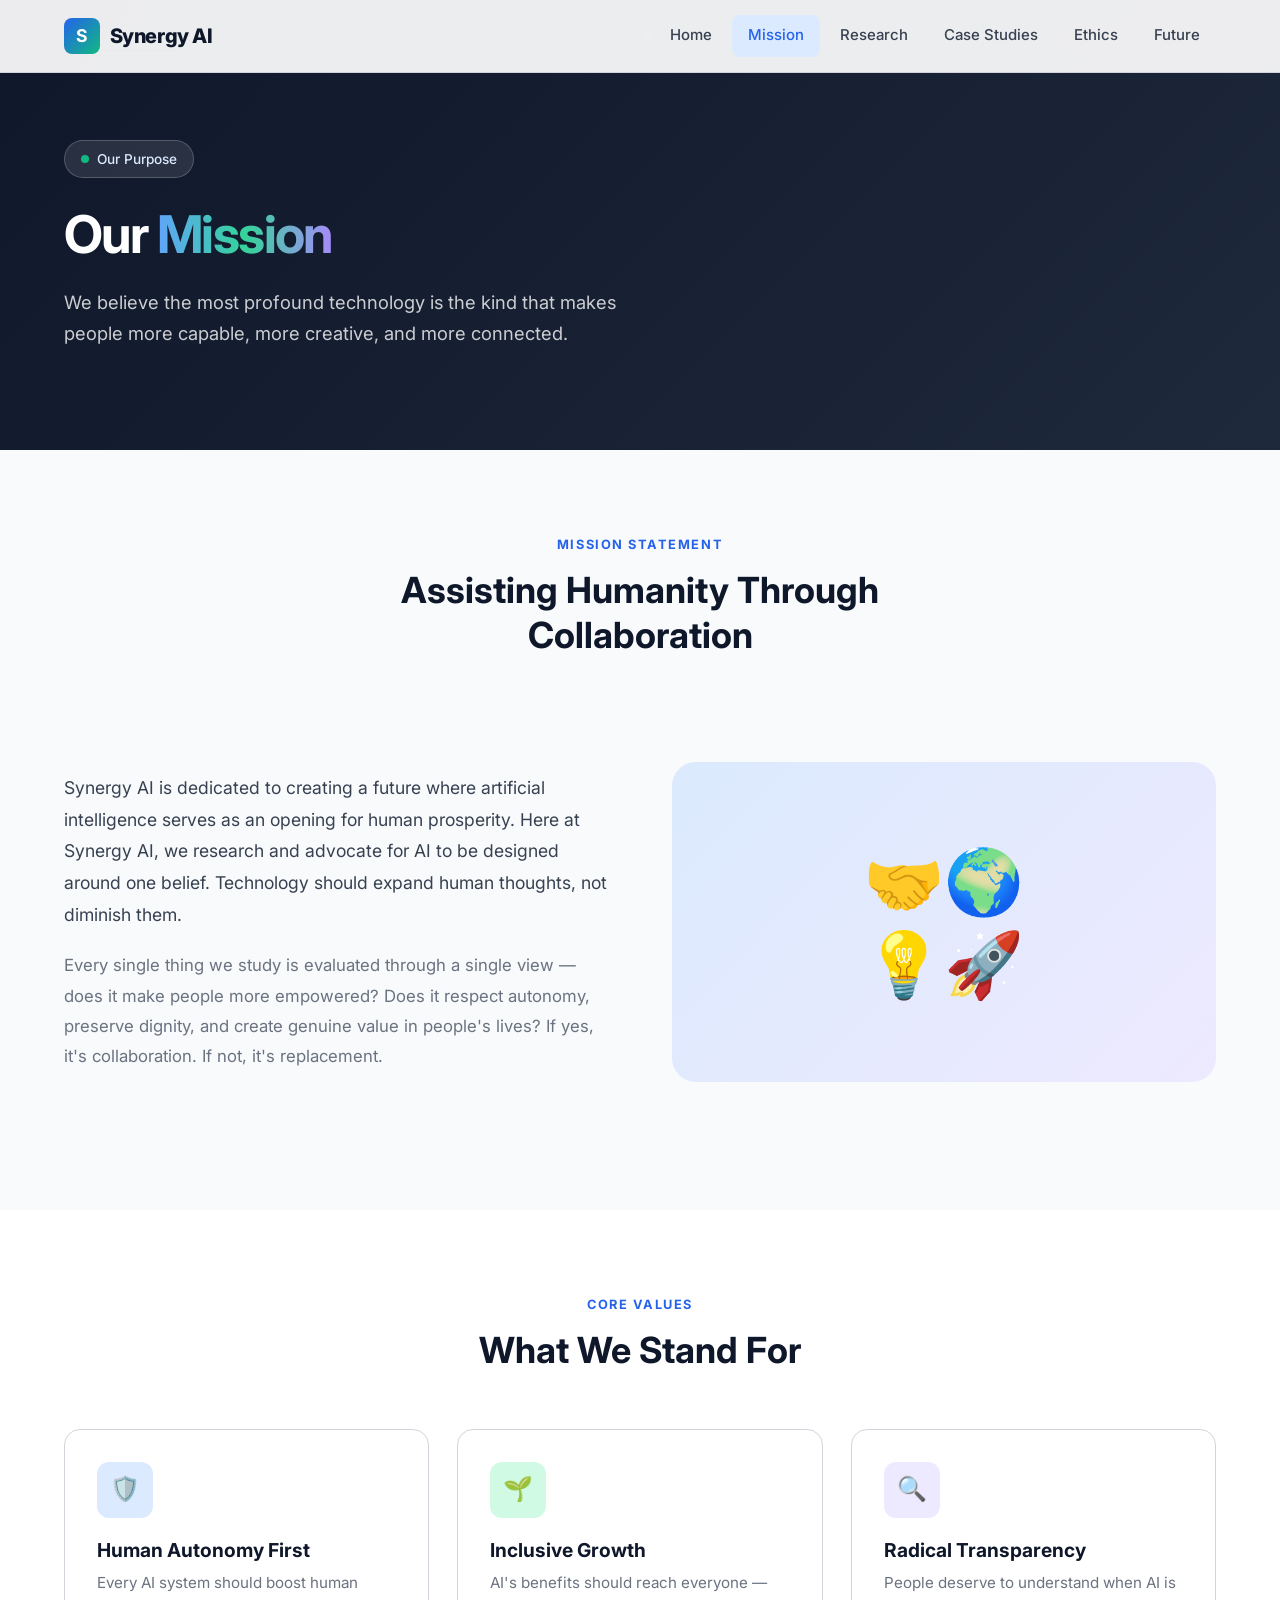
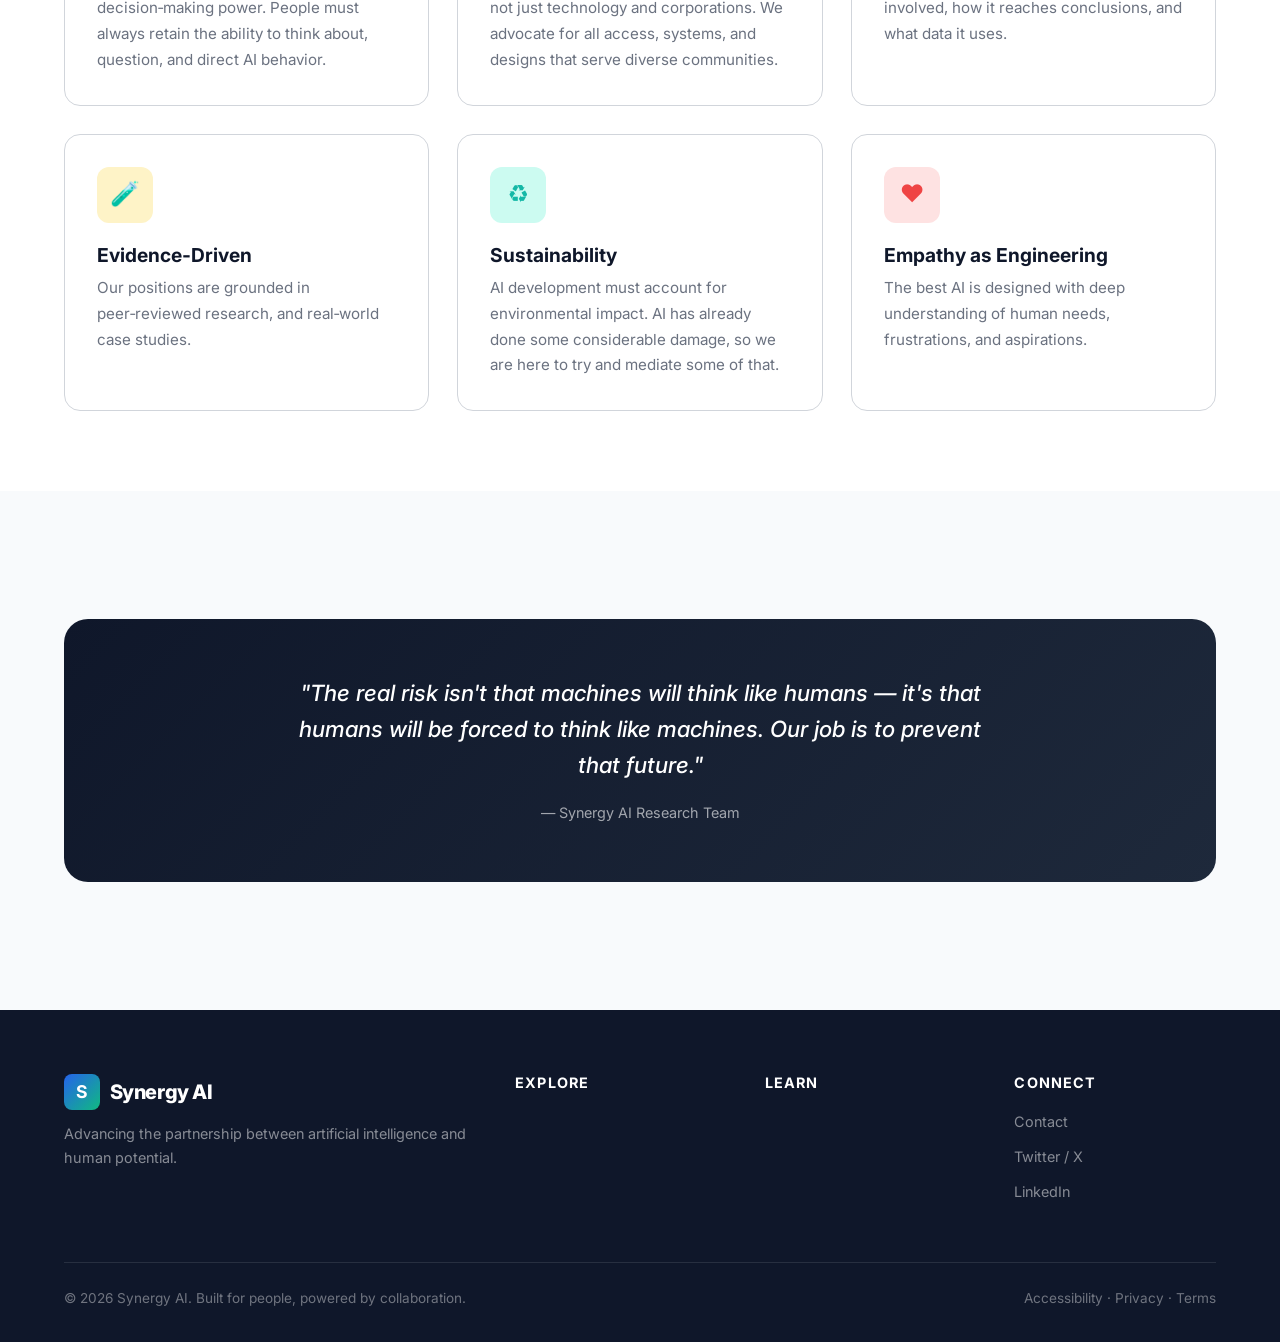
==== mission.html @ cef678c0 "Add files via upload" ====
<!DOCTYPE html>
<html lang="en">
<head>
  <meta charset="UTF-8">
  <meta name="viewport" content="width=device-width, initial-scale=1.0">
  <meta name="description" content="Our mission: ensure artificial intelligence serves as a partner to humanity — amplifying what makes us uniquely human.">
  <title>Our Mission — Synergy AI</title>
  <link rel="preconnect" href="https://fonts.googleapis.com">
  <link rel="preconnect" href="https://fonts.gstatic.com" crossorigin>
  <link href="https://fonts.googleapis.com/css2?family=Inter:wght@400;500;600;700;800;900&display=swap" rel="stylesheet">
  <link rel="stylesheet" href="styles.css">
</head>
<body>

  <a href="#main" class="skip-link">Skip to main content</a>

  <!-- HEADER -->
  <header class="site-header" role="banner">
    <div class="nav-wrapper">
      <a href="index.html" class="logo" aria-label="Synergy AI Home">
        <span class="logo-icon" aria-hidden="true">S</span>
        <span>Synergy AI</span>
      </a>
      <nav aria-label="Main navigation">
        <button class="nav-toggle" aria-label="Open menu" aria-expanded="false">
          <svg viewBox="0 0 24 24" fill="none" stroke="currentColor" stroke-width="2" stroke-linecap="round"><line x1="3" y1="6" x2="21" y2="6"/><line x1="3" y1="12" x2="21" y2="12"/><line x1="3" y1="18" x2="21" y2="18"/></svg>
        </button>
        <ul class="nav-links" role="menubar">
          <button class="nav-close" aria-label="Close menu">
            <svg viewBox="0 0 24 24" fill="none" stroke="currentColor" stroke-width="2" stroke-linecap="round"><line x1="18" y1="6" x2="6" y2="18"/><line x1="6" y1="6" x2="18" y2="18"/></svg>
          </button>
          <li role="none"><a href="index.html" role="menuitem">Home</a></li>
          <li role="none"><a href="mission.html" role="menuitem" class="active">Mission</a></li>
          <li role="none"><a href="research.html" role="menuitem">Research</a></li>
          <li role="none"><a href="case-studies.html" role="menuitem">Case Studies</a></li>
          <li role="none"><a href="ethics.html" role="menuitem">Ethics</a></li>
          <li role="none"><a href="future.html" role="menuitem">Future</a></li>
        </ul>
      </nav>
    </div>
  </header>

  <!-- HERO -->
  <section class="hero hero-page" aria-labelledby="mission-hero">
    <div class="container">
      <div class="hero-content">
        <div class="hero-badge"><span class="dot" aria-hidden="true"></span> Our Purpose</div>
        <h1 id="mission-hero">Our <span class="gradient-text">Mission</span></h1>
        <p>We believe the most profound technology is the kind that makes people more capable, more creative, and more connected. </p>
      </div>
    </div>
  </section>

  <!-- MAIN -->
  <main id="main">

    <!-- Mission Statement -->
    <section class="section" aria-labelledby="ms-heading">
      <div class="container">
        <div class="section-header reveal">
          <span class="overline">Mission Statement</span>
          <h2 id="ms-heading">Assisting Humanity Through Collaboration</h2>
        </div>

        <div class="feature-split reveal">
          <div>
            <p style="font-size:1.1rem; color:var(--clr-gray-700); line-height:1.8;">
 Synergy AI is dedicated to creating a future where artificial intelligence serves as an opening for human prosperity. Here at Synergy AI, we research and advocate for AI to be designed around one belief. Technology should expand human thoughts, not diminish them.


            </p>
            <p style="font-size:1.05rem; color:var(--clr-gray-500); line-height:1.8; margin-top:1.25rem;">
              Every single thing we study is evaluated through a single view — does it make people more empowered? Does it respect autonomy, preserve dignity, and create genuine value in people's lives? If yes, it's collaboration. If not, it's replacement.
            </p>
          </div>
          <div class="feature-visual" aria-hidden="true">
            <div class="feature-visual-inner">🤝🌍<br>💡🚀</div>
          </div>
        </div>
      </div>
    </section>

    <!-- Core Values -->
    <section class="section section-alt" aria-labelledby="values-heading">
      <div class="container">
        <div class="section-header reveal">
          <span class="overline">Core Values</span>
          <h2 id="values-heading">What We Stand For</h2>
          <p></p>
        </div>

        <div class="card-grid">
          <article class="card reveal">
            <div class="card-icon blue" aria-hidden="true">🛡️</div>
            <h3>Human Autonomy First</h3>
            <p>Every AI system should boost human decision‑making power. People must always retain the ability to think about, question, and direct AI behavior.</p>
          </article>

          <article class="card reveal">
            <div class="card-icon green" aria-hidden="true">🌱</div>
            <h3>Inclusive Growth</h3>
            <p>AI's benefits should reach everyone — not just technology and corporations. We advocate for all access, systems, and designs that serve diverse communities.</p>
          </article>

          <article class="card reveal">
            <div class="card-icon purple" aria-hidden="true">🔍</div>
            <h3>Radical Transparency</h3>
            <p>People deserve to understand when AI is involved, how it reaches conclusions, and what data it uses.</p>
          </article>

          <article class="card reveal">
            <div class="card-icon amber" aria-hidden="true">🧪</div>
            <h3>Evidence‑Driven</h3>
            <p>Our positions are grounded in peer‑reviewed research, and real‑world case studies.</p>
          </article>

          <article class="card reveal">
            <div class="card-icon teal" aria-hidden="true">♻️</div>
            <h3>Sustainability</h3>
            <p>AI development must account for environmental impact. AI has already done some considerable damage, so we are here to try and mediate some of that.</p>
          </article>

          <article class="card reveal">
            <div class="card-icon red" aria-hidden="true">❤️</div>
            <h3>Empathy as Engineering</h3>
            <p>The best AI is designed with deep understanding of human needs, frustrations, and aspirations.</p>
          </article>
        </div>
      </div>
    </section>

    

  

    <!-- Quote -->
    <section class="section" aria-label="Inspirational quote">
      <div class="container">
        <div class="callout reveal">
          <blockquote>"The real risk isn't that machines will think like humans — it's that humans will be forced to think like machines. Our job is to prevent that future."</blockquote>
          <cite>— Synergy AI Research Team</cite>
        </div>
      </div>
    </section>

  </main>

  <!-- FOOTER -->
  <footer class="site-footer" role="contentinfo">
    <div class="container">
      <div class="footer-grid">
        <div class="footer-brand">
          <a href="index.html" class="logo" style="color:#fff;">
            <span class="logo-icon" aria-hidden="true">S</span>
            <span>Synergy AI</span>
          </a>
          <p>Advancing the partnership between artificial intelligence and human potential.</p>
        </div>
        <div class="footer-col">
          <h4>Explore</h4>
          <ul>
            <li><a href="mission.html"></a></li>
            <li><a href="research.html"></a></li>
            <li><a href="case-studies.html"></a></li>
          </ul>
        </div>
        <div class="footer-col">
          <h4>Learn</h4>
          <ul>
            <li><a href="ethics.html"></a></li>
            <li><a href="future.html"></a></li>
          </ul>
        </div>
        <div class="footer-col">
          <h4>Connect</h4>
          <ul>
            <li><a href="#">Contact</a></li>
            <li><a href="#">Twitter / X</a></li>
            <li><a href="#">LinkedIn</a></li>
          </ul>
        </div>
      </div>
      <div class="footer-bottom">
        <span>&copy; 2026 Synergy AI. Built for people, powered by collaboration.</span>
        <span>Accessibility · Privacy · Terms</span>
      </div>
    </div>
  </footer>

  <script src="script.js"></script>
</body>
</html>
---- styles.css ----
/* ============================================
   AI‑Human Collaboration — Global Stylesheet
   ============================================ */

/* --- CSS Custom Properties --- */
:root {
  --clr-primary: #2563eb;
  --clr-primary-dark: #1d4ed8;
  --clr-primary-light: #dbeafe;
  --clr-secondary: #10b981;
  --clr-secondary-dark: #059669;
  --clr-accent: #f59e0b;
  --clr-accent-light: #fef3c7;
  --clr-dark: #0f172a;
  --clr-dark-mid: #1e293b;
  --clr-gray-900: #111827;
  --clr-gray-700: #374151;
  --clr-gray-500: #6b7280;
  --clr-gray-300: #d1d5db;
  --clr-gray-100: #f3f4f6;
  --clr-white: #ffffff;
  --clr-bg: #f8fafc;
  --clr-danger: #ef4444;
  --clr-purple: #8b5cf6;
  --clr-teal: #14b8a6;
  --font-display: 'Inter', system-ui, -apple-system, sans-serif;
  --font-body: 'Inter', system-ui, -apple-system, sans-serif;
  --font-mono: 'Fira Code', 'Cascadia Code', monospace;
  --shadow-sm: 0 1px 2px rgba(0,0,0,.05);
  --shadow-md: 0 4px 6px -1px rgba(0,0,0,.07), 0 2px 4px -2px rgba(0,0,0,.05);
  --shadow-lg: 0 10px 15px -3px rgba(0,0,0,.08), 0 4px 6px -4px rgba(0,0,0,.04);
  --shadow-xl: 0 20px 25px -5px rgba(0,0,0,.1), 0 8px 10px -6px rgba(0,0,0,.05);
  --radius-sm: .375rem;
  --radius-md: .5rem;
  --radius-lg: .75rem;
  --radius-xl: 1rem;
  --radius-2xl: 1.5rem;
  --transition: .3s cubic-bezier(.4,0,.2,1);
  --max-w: 1200px;
}

/* --- Reset & Base --- */
*, *::before, *::after { box-sizing: border-box; margin: 0; padding: 0; }

html {
  scroll-behavior: smooth;
  font-size: 16px;
  -webkit-text-size-adjust: 100%;
}

body {
  font-family: var(--font-body);
  color: var(--clr-gray-700);
  background: var(--clr-bg);
  line-height: 1.7;
  overflow-x: hidden;
  -webkit-font-smoothing: antialiased;
}

img, svg { display: block; max-width: 100%; height: auto; }

a {
  color: var(--clr-primary);
  text-decoration: none;
  transition: color var(--transition);
}
a:hover { color: var(--clr-primary-dark); }

h1, h2, h3, h4, h5, h6 {
  font-family: var(--font-display);
  color: var(--clr-dark);
  line-height: 1.25;
  font-weight: 700;
}

h1 { font-size: clamp(2rem, 5vw, 3.25rem); }
h2 { font-size: clamp(1.5rem, 4vw, 2.25rem); }
h3 { font-size: clamp(1.2rem, 3vw, 1.5rem); }

p + p { margin-top: 1rem; }

/* --- Accessibility --- */
.skip-link {
  position: absolute;
  top: -100%;
  left: 1rem;
  background: var(--clr-primary);
  color: var(--clr-white);
  padding: .75rem 1.5rem;
  border-radius: var(--radius-md);
  z-index: 10000;
  font-weight: 600;
  transition: top var(--transition);
}
.skip-link:focus {
  top: 1rem;
}

*:focus-visible {
  outline: 3px solid var(--clr-primary);
  outline-offset: 2px;
  border-radius: 2px;
}

.sr-only {
  position: absolute; width: 1px; height: 1px;
  padding: 0; margin: -1px; overflow: hidden;
  clip: rect(0,0,0,0); white-space: nowrap; border: 0;
}

/* --- Container --- */
.container {
  width: 100%;
  max-width: var(--max-w);
  margin: 0 auto;
  padding: 0 1.5rem;
}

/* --- Header & Nav --- */
.site-header {
  position: fixed;
  top: 0; left: 0; right: 0;
  background: rgba(255,255,255,.92);
  backdrop-filter: blur(12px);
  -webkit-backdrop-filter: blur(12px);
  border-bottom: 1px solid var(--clr-gray-300);
  z-index: 1000;
  transition: box-shadow var(--transition);
}
.site-header.scrolled {
  box-shadow: var(--shadow-md);
}

.nav-wrapper {
  display: flex;
  align-items: center;
  justify-content: space-between;
  height: 72px;
  max-width: var(--max-w);
  margin: 0 auto;
  padding: 0 1.5rem;
}

.logo {
  display: flex;
  align-items: center;
  gap: .6rem;
  font-weight: 800;
  font-size: 1.25rem;
  color: var(--clr-dark);
  text-decoration: none;
  letter-spacing: -.02em;
}
.logo .logo-icon {
  width: 36px; height: 36px;
  background: linear-gradient(135deg, var(--clr-primary), var(--clr-secondary));
  border-radius: var(--radius-md);
  display: flex; align-items: center; justify-content: center;
  color: var(--clr-white);
  font-size: 1.1rem;
  font-weight: 700;
}

.nav-links {
  display: flex;
  align-items: center;
  gap: .25rem;
  list-style: none;
}
.nav-links a {
  display: block;
  padding: .5rem 1rem;
  color: var(--clr-gray-700);
  font-weight: 500;
  font-size: .935rem;
  border-radius: var(--radius-md);
  transition: background var(--transition), color var(--transition);
}
.nav-links a:hover,
.nav-links a.active {
  background: var(--clr-primary-light);
  color: var(--clr-primary);
}

/* Mobile menu */
.nav-toggle {
  display: none;
  background: none;
  border: none;
  cursor: pointer;
  padding: .5rem;
  color: var(--clr-dark);
}
.nav-toggle svg { width: 28px; height: 28px; }

@media (max-width: 900px) {
  .nav-toggle { display: flex; }
  .nav-links {
    position: fixed;
    inset: 0;
    background: var(--clr-white);
    flex-direction: column;
    align-items: center;
    justify-content: center;
    gap: .5rem;
    transform: translateX(100%);
    transition: transform .4s cubic-bezier(.4,0,.2,1);
    z-index: 999;
  }
  .nav-links.open { transform: translateX(0); }
  .nav-links a { font-size: 1.25rem; padding: .75rem 2rem; }
  .nav-close {
    position: absolute; top: 1.25rem; right: 1.25rem;
    background: none; border: none; cursor: pointer;
    color: var(--clr-dark); padding: .5rem;
  }
  .nav-close svg { width: 28px; height: 28px; }
}

/* --- Hero Sections --- */
.hero {
  position: relative;
  min-height: 85vh;
  display: flex;
  align-items: center;
  padding: 8rem 0 5rem;
  overflow: hidden;
}

.hero-home {
  background: linear-gradient(135deg, #0f172a 0%, #1e3a5f 40%, #1a365d 100%);
  color: var(--clr-white);
}

.hero-page {
  min-height: 50vh;
  background: linear-gradient(135deg, var(--clr-dark) 0%, var(--clr-dark-mid) 100%);
  color: var(--clr-white);
  padding: 8rem 0 3.5rem;
}

.hero-particles {
  position: absolute;
  inset: 0;
  overflow: hidden;
  pointer-events: none;
}
.hero-particles .particle {
  position: absolute;
  border-radius: 50%;
  opacity: .15;
  animation: float-particle linear infinite;
}
@keyframes float-particle {
  0% { transform: translateY(100vh) scale(0); opacity: 0; }
  10% { opacity: .15; }
  90% { opacity: .15; }
  100% { transform: translateY(-10vh) scale(1); opacity: 0; }
}

.hero-content {
  position: relative;
  z-index: 2;
  max-width: 720px;
}

.hero-badge {
  display: inline-flex;
  align-items: center;
  gap: .5rem;
  background: rgba(255,255,255,.1);
  border: 1px solid rgba(255,255,255,.2);
  padding: .4rem 1rem;
  border-radius: 100px;
  font-size: .85rem;
  font-weight: 500;
  margin-bottom: 1.5rem;
  color: var(--clr-primary-light);
}
.hero-badge .dot {
  width: 8px; height: 8px;
  background: var(--clr-secondary);
  border-radius: 50%;
  animation: pulse-dot 2s ease-in-out infinite;
}
@keyframes pulse-dot {
  0%, 100% { opacity: 1; transform: scale(1); }
  50% { opacity: .5; transform: scale(1.3); }
}

.hero h1 {
  color: var(--clr-white);
  margin-bottom: 1.25rem;
  letter-spacing: -.03em;
}
.hero h1 .gradient-text {
  background: linear-gradient(90deg, #60a5fa, #34d399, #a78bfa);
  -webkit-background-clip: text;
  -webkit-text-fill-color: transparent;
  background-clip: text;
}

.hero p {
  font-size: 1.15rem;
  color: rgba(255,255,255,.78);
  max-width: 580px;
  margin-bottom: 2rem;
}

.hero-actions {
  display: flex;
  gap: 1rem;
  flex-wrap: wrap;
}

.hero-visual {
  position: absolute;
  right: -5%;
  top: 50%;
  transform: translateY(-50%);
  width: 500px;
  height: 500px;
  opacity: .15;
  z-index: 1;
}
.hero-ring {
  position: absolute;
  border: 2px solid rgba(255,255,255,.3);
  border-radius: 50%;
  animation: spin-slow linear infinite;
}
.hero-ring:nth-child(1) { inset: 0; animation-duration: 20s; }
.hero-ring:nth-child(2) { inset: 60px; animation-duration: 15s; animation-direction: reverse; }
.hero-ring:nth-child(3) { inset: 120px; animation-duration: 25s; }
.hero-ring-dot {
  position: absolute;
  width: 10px; height: 10px;
  background: var(--clr-primary);
  border-radius: 50%;
  top: -5px; left: 50%;
}
@keyframes spin-slow { 100% { transform: rotate(360deg); } }

/* --- Buttons --- */
.btn {
  display: inline-flex;
  align-items: center;
  gap: .5rem;
  padding: .75rem 1.75rem;
  font-size: .95rem;
  font-weight: 600;
  font-family: var(--font-body);
  border: none;
  border-radius: var(--radius-lg);
  cursor: pointer;
  transition: all var(--transition);
  text-decoration: none;
  line-height: 1.4;
}
.btn-primary {
  background: var(--clr-primary);
  color: var(--clr-white);
  box-shadow: 0 4px 14px rgba(37,99,235,.35);
}
.btn-primary:hover {
  background: var(--clr-primary-dark);
  transform: translateY(-2px);
  box-shadow: 0 6px 20px rgba(37,99,235,.4);
  color: var(--clr-white);
}
.btn-outline {
  background: transparent;
  color: var(--clr-white);
  border: 2px solid rgba(255,255,255,.3);
}
.btn-outline:hover {
  background: rgba(255,255,255,.1);
  border-color: rgba(255,255,255,.5);
  color: var(--clr-white);
}
.btn-secondary {
  background: var(--clr-white);
  color: var(--clr-primary);
  border: 2px solid var(--clr-gray-300);
}
.btn-secondary:hover {
  border-color: var(--clr-primary);
  transform: translateY(-2px);
}

/* --- Sections --- */
.section {
  padding: 5rem 0;
}
.section-alt {
  background: var(--clr-white);
}
.section-header {
  text-align: center;
  max-width: 680px;
  margin: 0 auto 3.5rem;
}
.section-header .overline {
  display: inline-block;
  font-size: .8rem;
  font-weight: 700;
  text-transform: uppercase;
  letter-spacing: .12em;
  color: var(--clr-primary);
  margin-bottom: .75rem;
}
.section-header h2 {
  margin-bottom: 1rem;
}
.section-header p {
  color: var(--clr-gray-500);
  font-size: 1.05rem;
}

/* --- Cards --- */
.card-grid {
  display: grid;
  grid-template-columns: repeat(auto-fit, minmax(320px, 1fr));
  gap: 1.75rem;
}

.card {
  background: var(--clr-white);
  border-radius: var(--radius-xl);
  padding: 2rem;
  border: 1px solid var(--clr-gray-300);
  transition: all var(--transition);
  position: relative;
  overflow: hidden;
}
.card:hover {
  transform: translateY(-4px);
  box-shadow: var(--shadow-lg);
  border-color: var(--clr-primary-light);
}

.card-icon {
  width: 56px; height: 56px;
  border-radius: var(--radius-lg);
  display: flex;
  align-items: center;
  justify-content: center;
  font-size: 1.5rem;
  margin-bottom: 1.25rem;
  font-weight: 700;
}
.card-icon.blue { background: var(--clr-primary-light); color: var(--clr-primary); }
.card-icon.green { background: #d1fae5; color: var(--clr-secondary-dark); }
.card-icon.amber { background: var(--clr-accent-light); color: #d97706; }
.card-icon.purple { background: #ede9fe; color: var(--clr-purple); }
.card-icon.teal { background: #ccfbf1; color: var(--clr-teal); }
.card-icon.red { background: #fee2e2; color: var(--clr-danger); }

.card h3 { margin-bottom: .5rem; font-size: 1.2rem; }
.card p { color: var(--clr-gray-500); font-size: .95rem; }

.card-tag {
  display: inline-block;
  padding: .2rem .65rem;
  border-radius: 100px;
  font-size: .75rem;
  font-weight: 600;
  margin-bottom: .75rem;
}

/* --- Stats --- */
.stats-bar {
  display: grid;
  grid-template-columns: repeat(auto-fit, minmax(200px, 1fr));
  gap: 2rem;
  padding: 3rem 0;
}
.stat-item {
  text-align: center;
}
.stat-number {
  font-size: 2.75rem;
  font-weight: 800;
  color: var(--clr-primary);
  line-height: 1.1;
  letter-spacing: -.03em;
}
.stat-label {
  font-size: .9rem;
  color: var(--clr-gray-500);
  margin-top: .25rem;
}

/* --- Timeline --- */
.timeline {
  position: relative;
  padding: 2rem 0;
}
.timeline::before {
  content: '';
  position: absolute;
  left: 24px;
  top: 0; bottom: 0;
  width: 3px;
  background: linear-gradient(to bottom, var(--clr-primary), var(--clr-secondary));
  border-radius: 3px;
}
.timeline-item {
  position: relative;
  padding-left: 64px;
  margin-bottom: 2.5rem;
}
.timeline-dot {
  position: absolute;
  left: 14px;
  top: 4px;
  width: 24px; height: 24px;
  border-radius: 50%;
  background: var(--clr-white);
  border: 3px solid var(--clr-primary);
  z-index: 2;
}
.timeline-item:nth-child(even) .timeline-dot {
  border-color: var(--clr-secondary);
}
.timeline-year {
  font-size: .8rem;
  font-weight: 700;
  color: var(--clr-primary);
  text-transform: uppercase;
  letter-spacing: .08em;
}
.timeline-item h3 { margin: .25rem 0 .5rem; font-size: 1.15rem; }
.timeline-item p { color: var(--clr-gray-500); font-size: .93rem; }

@media (min-width: 768px) {
  .timeline::before { left: 50%; transform: translateX(-50%); }
  .timeline-item { padding-left: 0; width: 50%; }
  .timeline-item:nth-child(odd) { padding-right: 3rem; text-align: right; }
  .timeline-item:nth-child(even) { margin-left: 50%; padding-left: 3rem; }
  .timeline-item:nth-child(odd) .timeline-dot { left: auto; right: -12px; }
  .timeline-item:nth-child(even) .timeline-dot { left: -12px; }
}

/* --- Tabs --- */
.tabs-nav {
  display: flex;
  gap: .5rem;
  flex-wrap: wrap;
  margin-bottom: 2rem;
  border-bottom: 2px solid var(--clr-gray-300);
  padding-bottom: 0;
}
.tab-btn {
  padding: .75rem 1.5rem;
  background: none;
  border: none;
  font-size: .95rem;
  font-weight: 600;
  color: var(--clr-gray-500);
  cursor: pointer;
  border-bottom: 3px solid transparent;
  margin-bottom: -2px;
  transition: all var(--transition);
  font-family: var(--font-body);
}
.tab-btn:hover { color: var(--clr-primary); }
.tab-btn.active {
  color: var(--clr-primary);
  border-bottom-color: var(--clr-primary);
}
.tab-panel { display: none; animation: fadeIn .4s ease; }
.tab-panel.active { display: block; }

@keyframes fadeIn {
  from { opacity: 0; transform: translateY(8px); }
  to { opacity: 1; transform: translateY(0); }
}

/* --- Accordion --- */
.accordion { max-width: 800px; margin: 0 auto; }
.accordion-item {
  border: 1px solid var(--clr-gray-300);
  border-radius: var(--radius-lg);
  margin-bottom: .75rem;
  overflow: hidden;
  background: var(--clr-white);
}
.accordion-trigger {
  width: 100%;
  display: flex;
  align-items: center;
  justify-content: space-between;
  padding: 1.25rem 1.5rem;
  background: none;
  border: none;
  cursor: pointer;
  font-size: 1rem;
  font-weight: 600;
  color: var(--clr-dark);
  text-align: left;
  font-family: var(--font-body);
  transition: background var(--transition);
}
.accordion-trigger:hover { background: var(--clr-gray-100); }
.accordion-trigger .chevron {
  width: 20px; height: 20px;
  transition: transform var(--transition);
  flex-shrink: 0;
  color: var(--clr-gray-500);
}
.accordion-item.open .accordion-trigger .chevron {
  transform: rotate(180deg);
}
.accordion-content {
  max-height: 0;
  overflow: hidden;
  transition: max-height .4s cubic-bezier(.4,0,.2,1), padding .4s;
}
.accordion-item.open .accordion-content {
  max-height: 800px;
}
.accordion-body {
  padding: 0 1.5rem 1.25rem;
  color: var(--clr-gray-500);
  font-size: .95rem;
  line-height: 1.7;
}

/* --- Progress Bars --- */
.progress-group { margin-bottom: 1.5rem; }
.progress-label {
  display: flex;
  justify-content: space-between;
  margin-bottom: .4rem;
  font-weight: 600;
  font-size: .9rem;
  color: var(--clr-dark);
}
.progress-track {
  width: 100%;
  height: 10px;
  background: var(--clr-gray-100);
  border-radius: 100px;
  overflow: hidden;
}
.progress-fill {
  height: 100%;
  border-radius: 100px;
  background: linear-gradient(90deg, var(--clr-primary), var(--clr-secondary));
  width: 0;
  transition: width 1.5s cubic-bezier(.4,0,.2,1);
}

/* --- Feature Split --- */
.feature-split {
  display: grid;
  grid-template-columns: 1fr 1fr;
  gap: 4rem;
  align-items: center;
  padding: 3rem 0;
}
.feature-split.reverse { direction: rtl; }
.feature-split.reverse > * { direction: ltr; }
.feature-visual {
  background: linear-gradient(135deg, var(--clr-primary-light), #ede9fe);
  border-radius: var(--radius-2xl);
  padding: 3rem;
  display: flex;
  align-items: center;
  justify-content: center;
  min-height: 320px;
  position: relative;
  overflow: hidden;
}
.feature-visual-inner {
  text-align: center;
  font-size: 4rem;
  line-height: 1.3;
}

@media (max-width: 768px) {
  .feature-split,
  .feature-split.reverse {
    grid-template-columns: 1fr;
    gap: 2rem;
    direction: ltr;
  }
}

/* --- Case Study Cards --- */
.case-card {
  background: var(--clr-white);
  border-radius: var(--radius-xl);
  overflow: hidden;
  border: 1px solid var(--clr-gray-300);
  transition: all var(--transition);
}
.case-card:hover {
  transform: translateY(-4px);
  box-shadow: var(--shadow-lg);
}
.case-card-img {
  height: 200px;
  display: flex;
  align-items: center;
  justify-content: center;
  font-size: 3.5rem;
  position: relative;
}
.case-card-body {
  padding: 1.75rem;
}
.case-card-body h3 { margin-bottom: .5rem; }
.case-card-body p { color: var(--clr-gray-500); font-size: .93rem; margin-bottom: 1rem; }
.case-card-meta {
  display: flex;
  gap: .75rem;
  flex-wrap: wrap;
}
.case-tag {
  display: inline-block;
  padding: .2rem .65rem;
  background: var(--clr-gray-100);
  color: var(--clr-gray-700);
  border-radius: 100px;
  font-size: .75rem;
  font-weight: 600;
}

/* --- Principles Grid --- */
.principles-grid {
  display: grid;
  grid-template-columns: repeat(auto-fit, minmax(280px, 1fr));
  gap: 1.5rem;
}
.principle-card {
  background: var(--clr-white);
  border-radius: var(--radius-xl);
  padding: 2rem;
  border-left: 4px solid var(--clr-primary);
  box-shadow: var(--shadow-sm);
  transition: all var(--transition);
}
.principle-card:hover {
  box-shadow: var(--shadow-md);
  transform: translateY(-2px);
}
.principle-card:nth-child(2) { border-left-color: var(--clr-secondary); }
.principle-card:nth-child(3) { border-left-color: var(--clr-accent); }
.principle-card:nth-child(4) { border-left-color: var(--clr-purple); }
.principle-card:nth-child(5) { border-left-color: var(--clr-teal); }
.principle-card:nth-child(6) { border-left-color: var(--clr-danger); }
.principle-num {
  font-size: 2rem;
  font-weight: 800;
  color: var(--clr-primary-light);
  margin-bottom: .5rem;
}
.principle-card:nth-child(2) .principle-num { color: #d1fae5; }
.principle-card:nth-child(3) .principle-num { color: var(--clr-accent-light); }
.principle-card h3 { margin-bottom: .5rem; font-size: 1.1rem; }
.principle-card p { color: var(--clr-gray-500); font-size: .9rem; }

/* --- Quote / Callout --- */
.callout {
  background: linear-gradient(135deg, var(--clr-dark) 0%, var(--clr-dark-mid) 100%);
  border-radius: var(--radius-2xl);
  padding: 3.5rem;
  color: var(--clr-white);
  text-align: center;
  margin: 3rem 0;
}
.callout blockquote {
  font-size: 1.4rem;
  font-weight: 500;
  line-height: 1.6;
  max-width: 700px;
  margin: 0 auto 1rem;
  font-style: italic;
}
.callout cite {
  font-size: .9rem;
  color: rgba(255,255,255,.6);
  font-style: normal;
}

/* --- Interactive Quiz / Poll --- */
.quiz-wrapper {
  max-width: 640px;
  margin: 0 auto;
  background: var(--clr-white);
  border-radius: var(--radius-xl);
  padding: 2.5rem;
  border: 1px solid var(--clr-gray-300);
}
.quiz-question {
  font-size: 1.15rem;
  font-weight: 700;
  color: var(--clr-dark);
  margin-bottom: 1.5rem;
}
.quiz-options { display: grid; gap: .75rem; }
.quiz-option {
  display: flex;
  align-items: center;
  gap: .75rem;
  padding: 1rem 1.25rem;
  border: 2px solid var(--clr-gray-300);
  border-radius: var(--radius-lg);
  cursor: pointer;
  transition: all var(--transition);
  font-size: .95rem;
  font-weight: 500;
  background: var(--clr-white);
}
.quiz-option:hover {
  border-color: var(--clr-primary);
  background: var(--clr-primary-light);
}
.quiz-option.selected {
  border-color: var(--clr-primary);
  background: var(--clr-primary-light);
  color: var(--clr-primary);
}
.quiz-option.correct {
  border-color: var(--clr-secondary);
  background: #d1fae5;
  color: var(--clr-secondary-dark);
}
.quiz-option.incorrect {
  border-color: var(--clr-danger);
  background: #fee2e2;
  color: var(--clr-danger);
}
.quiz-radio {
  width: 20px; height: 20px;
  border: 2px solid var(--clr-gray-300);
  border-radius: 50%;
  flex-shrink: 0;
  position: relative;
}
.quiz-option.selected .quiz-radio {
  border-color: var(--clr-primary);
}
.quiz-option.selected .quiz-radio::after {
  content: '';
  position: absolute;
  inset: 3px;
  background: var(--clr-primary);
  border-radius: 50%;
}
.quiz-feedback {
  margin-top: 1.25rem;
  padding: 1rem;
  border-radius: var(--radius-md);
  font-size: .93rem;
  display: none;
}
.quiz-feedback.show { display: block; }
.quiz-feedback.success { background: #d1fae5; color: var(--clr-secondary-dark); }
.quiz-feedback.info { background: var(--clr-primary-light); color: var(--clr-primary-dark); }

/* --- Interactive Chart Bars --- */
.chart-bars { max-width: 600px; }
.chart-bar-item {
  display: grid;
  grid-template-columns: 140px 1fr 50px;
  align-items: center;
  gap: 1rem;
  margin-bottom: 1rem;
}
.chart-bar-label {
  font-size: .88rem;
  font-weight: 600;
  color: var(--clr-dark);
  text-align: right;
}
.chart-bar-track {
  height: 28px;
  background: var(--clr-gray-100);
  border-radius: 100px;
  overflow: hidden;
}
.chart-bar-fill {
  height: 100%;
  border-radius: 100px;
  width: 0;
  transition: width 1.2s cubic-bezier(.4,0,.2,1);
}
.chart-bar-value {
  font-size: .85rem;
  font-weight: 700;
  color: var(--clr-gray-500);
}

/* --- Comparison Table --- */
.comparison-table {
  width: 100%;
  border-collapse: separate;
  border-spacing: 0;
  border-radius: var(--radius-lg);
  overflow: hidden;
  border: 1px solid var(--clr-gray-300);
  font-size: .93rem;
}
.comparison-table thead th {
  background: var(--clr-dark);
  color: var(--clr-white);
  padding: 1rem 1.25rem;
  text-align: left;
  font-weight: 700;
}
.comparison-table tbody td {
  padding: 1rem 1.25rem;
  border-bottom: 1px solid var(--clr-gray-300);
}
.comparison-table tbody tr:last-child td { border-bottom: none; }
.comparison-table tbody tr:nth-child(even) { background: var(--clr-gray-100); }
.check { color: var(--clr-secondary); font-weight: 700; }
.cross { color: var(--clr-danger); font-weight: 700; }

/* --- Newsletter --- */
.newsletter {
  background: linear-gradient(135deg, var(--clr-primary) 0%, var(--clr-primary-dark) 100%);
  border-radius: var(--radius-2xl);
  padding: 3.5rem;
  color: var(--clr-white);
  text-align: center;
  margin: 3rem auto;
  max-width: 800px;
}
.newsletter h2 { color: var(--clr-white); margin-bottom: .75rem; }
.newsletter p { color: rgba(255,255,255,.8); margin-bottom: 1.5rem; }
.newsletter-form {
  display: flex;
  gap: .75rem;
  max-width: 480px;
  margin: 0 auto;
}
.newsletter-form input {
  flex: 1;
  padding: .75rem 1.25rem;
  border: 2px solid rgba(255,255,255,.3);
  border-radius: var(--radius-lg);
  background: rgba(255,255,255,.15);
  color: var(--clr-white);
  font-size: .95rem;
  font-family: var(--font-body);
  outline: none;
  transition: border-color var(--transition);
}
.newsletter-form input::placeholder { color: rgba(255,255,255,.6); }
.newsletter-form input:focus { border-color: rgba(255,255,255,.7); }
.newsletter-form button {
  padding: .75rem 1.75rem;
  background: var(--clr-white);
  color: var(--clr-primary);
  border: none;
  border-radius: var(--radius-lg);
  font-weight: 700;
  cursor: pointer;
  font-family: var(--font-body);
  transition: all var(--transition);
}
.newsletter-form button:hover { transform: translateY(-2px); box-shadow: var(--shadow-md); }

@media (max-width: 500px) {
  .newsletter-form { flex-direction: column; }
}

/* --- Footer --- */
.site-footer {
  background: var(--clr-dark);
  color: rgba(255,255,255,.7);
  padding: 4rem 0 2rem;
}
.footer-grid {
  display: grid;
  grid-template-columns: 2fr 1fr 1fr 1fr;
  gap: 3rem;
  margin-bottom: 3rem;
}
.footer-brand p {
  margin-top: .75rem;
  font-size: .9rem;
  line-height: 1.7;
  color: rgba(255,255,255,.5);
}
.footer-col h4 {
  color: var(--clr-white);
  font-size: .9rem;
  text-transform: uppercase;
  letter-spacing: .08em;
  margin-bottom: 1rem;
}
.footer-col ul { list-style: none; }
.footer-col li { margin-bottom: .5rem; }
.footer-col a {
  color: rgba(255,255,255,.5);
  font-size: .9rem;
  transition: color var(--transition);
}
.footer-col a:hover { color: var(--clr-white); }

.footer-bottom {
  border-top: 1px solid rgba(255,255,255,.1);
  padding-top: 1.5rem;
  display: flex;
  justify-content: space-between;
  align-items: center;
  font-size: .85rem;
  color: rgba(255,255,255,.4);
  flex-wrap: wrap;
  gap: 1rem;
}

@media (max-width: 768px) {
  .footer-grid { grid-template-columns: 1fr 1fr; }
}
@media (max-width: 500px) {
  .footer-grid { grid-template-columns: 1fr; }
}

/* --- Scroll Animations --- */
.reveal {
  opacity: 0;
  transform: translateY(30px);
  transition: opacity .7s ease, transform .7s ease;
}
.reveal.visible {
  opacity: 1;
  transform: translateY(0);
}

/* --- Misc Utility --- */
.text-center { text-align: center; }
.mt-1 { margin-top: .5rem; }
.mt-2 { margin-top: 1rem; }
.mt-3 { margin-top: 1.5rem; }
.mt-4 { margin-top: 2rem; }
.mb-2 { margin-bottom: 1rem; }
.mb-3 { margin-bottom: 1.5rem; }
.mb-4 { margin-bottom: 2rem; }
.gap-2 { gap: 1rem; }
.flex { display: flex; }
.flex-wrap { flex-wrap: wrap; }
.items-center { align-items: center; }
.grid-2 { display: grid; grid-template-columns: 1fr 1fr; gap: 2rem; }

@media (max-width: 768px) {
  .grid-2 { grid-template-columns: 1fr; }
}

/* Print styles */
@media print {
  .site-header, .site-footer, .nav-toggle, .newsletter { display: none; }
  body { color: #000; background: #fff; }
  .hero { min-height: auto; padding: 2rem 0; }
}
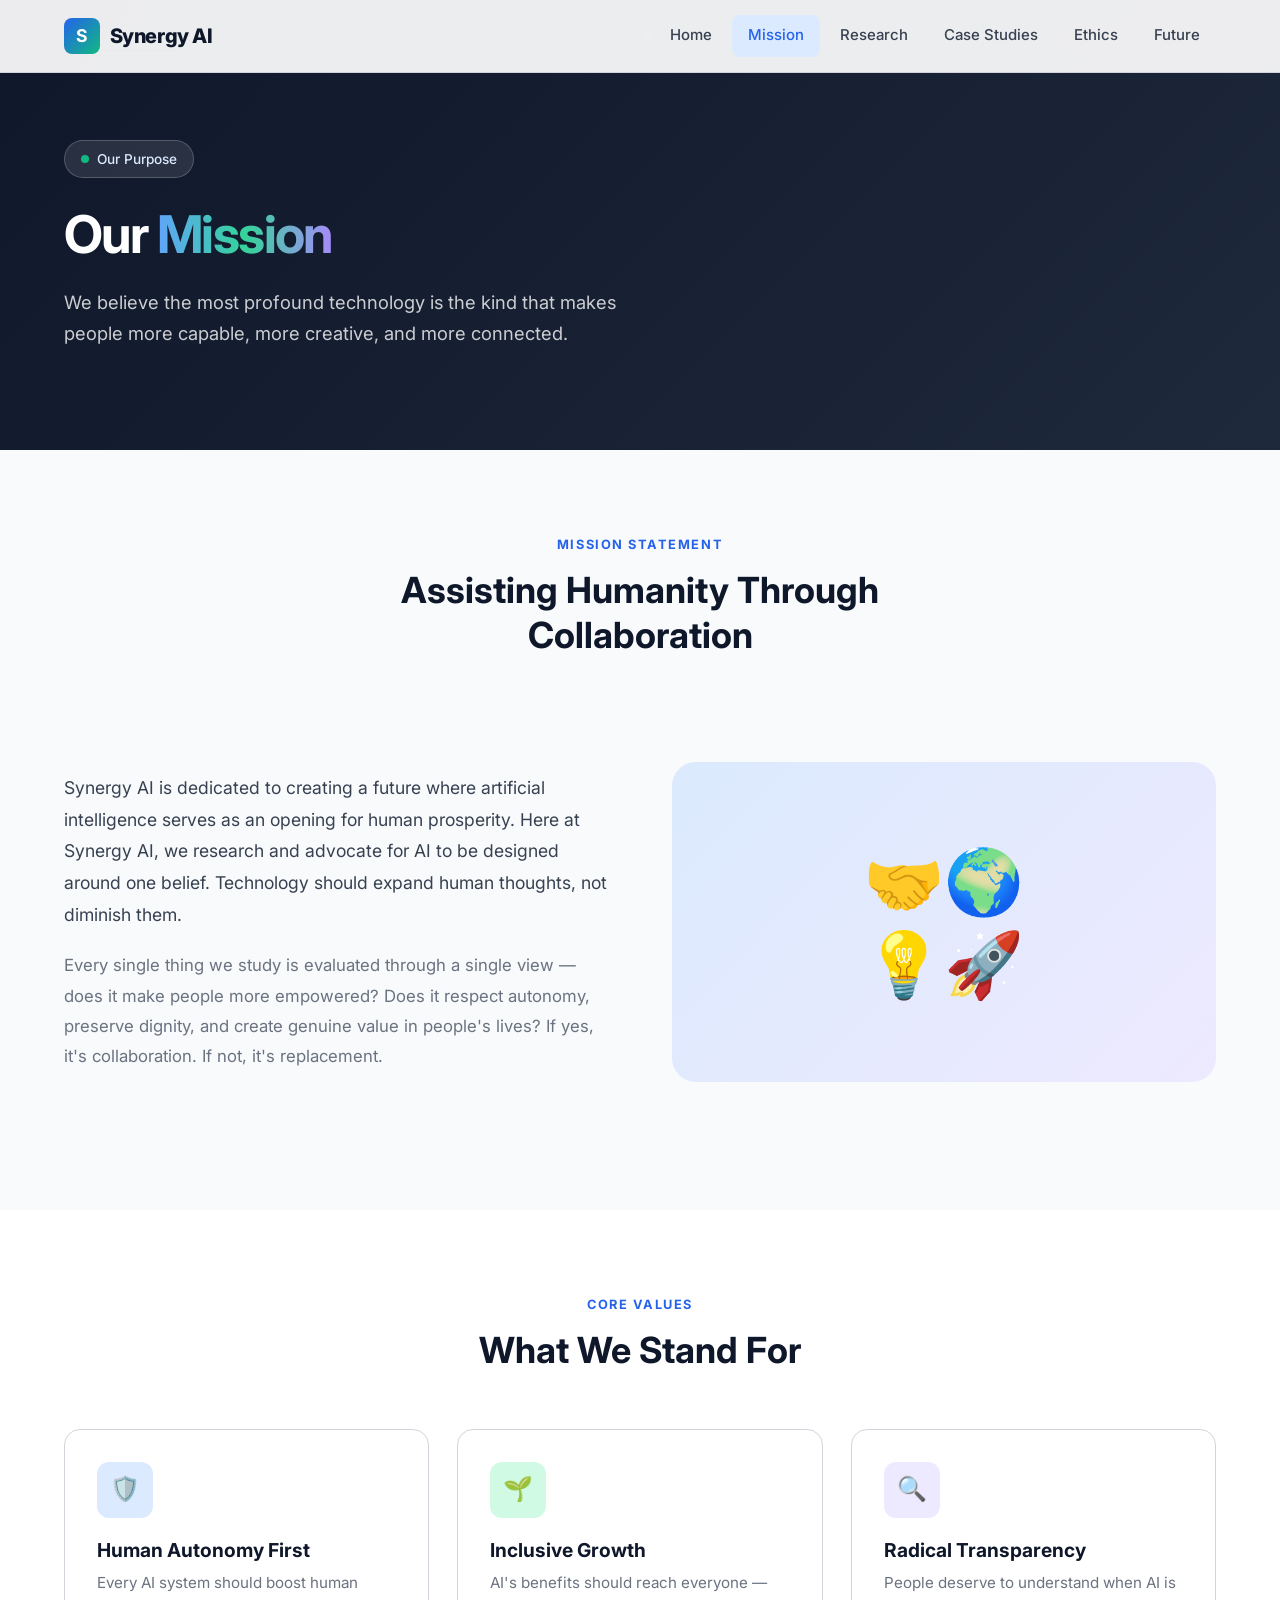
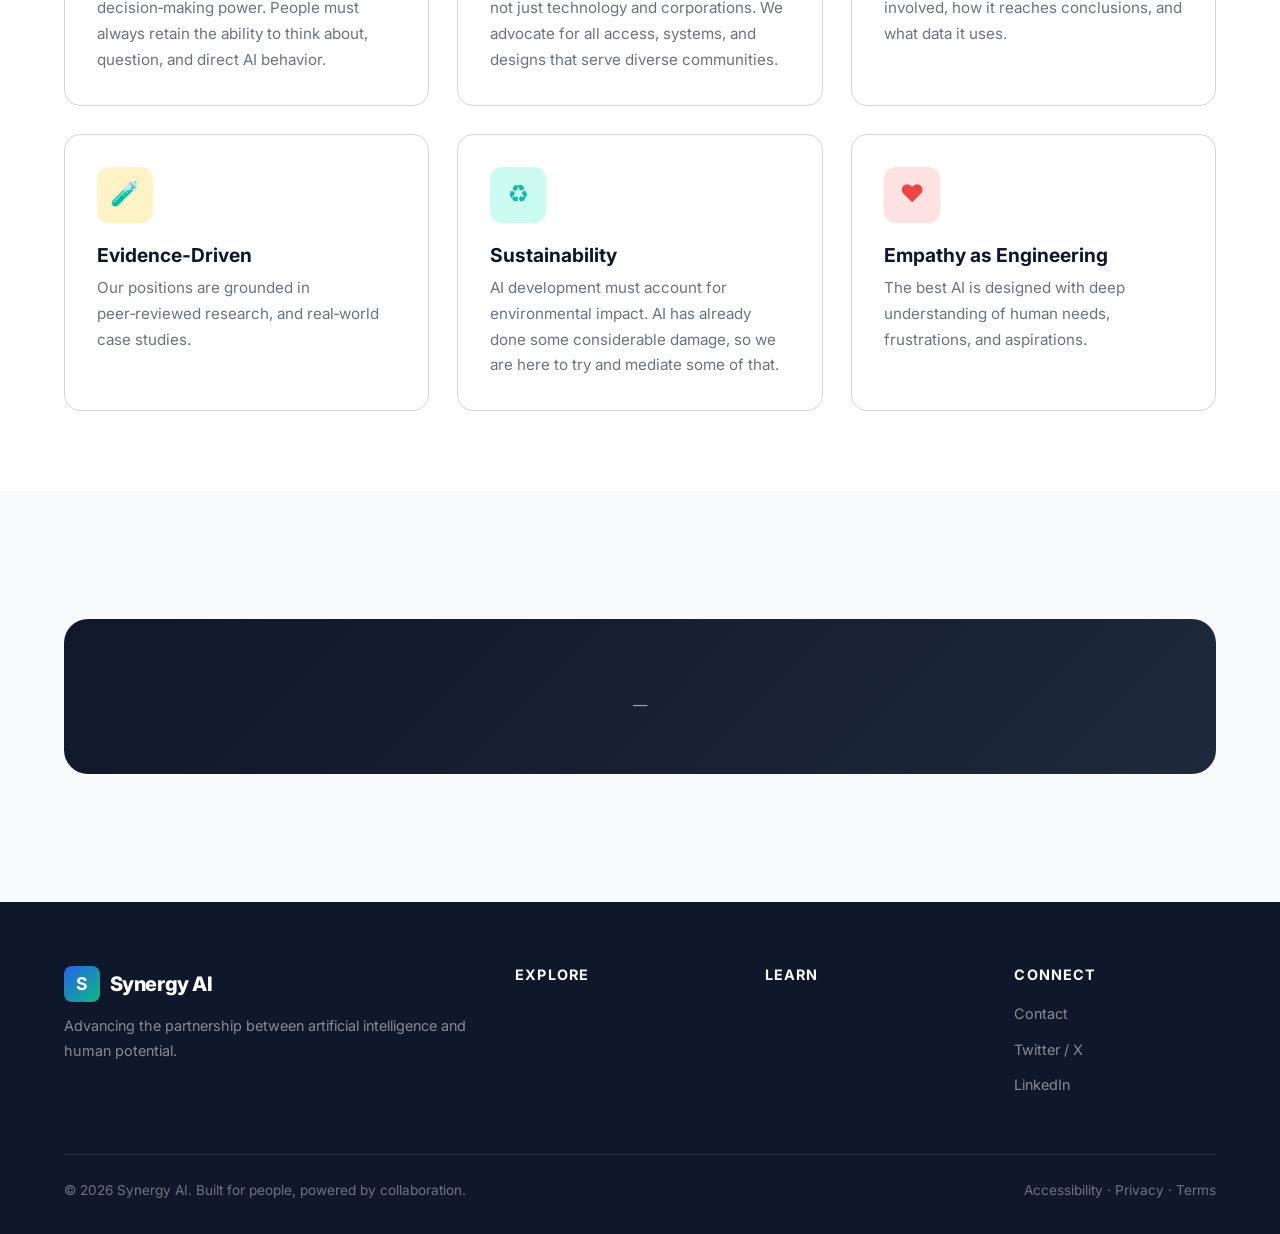
==== commit e0f69067: "Add files via upload" ====
--- a/mission.html
+++ b/mission.html
@@ -137,8 +137,8 @@
     <section class="section" aria-label="Inspirational quote">
       <div class="container">
         <div class="callout reveal">
-          <blockquote>"The real risk isn't that machines will think like humans — it's that humans will be forced to think like machines. Our job is to prevent that future."</blockquote>
-          <cite>— Synergy AI Research Team</cite>
+          <blockquote></blockquote>
+          <cite>— </cite>
         </div>
       </div>
     </section>
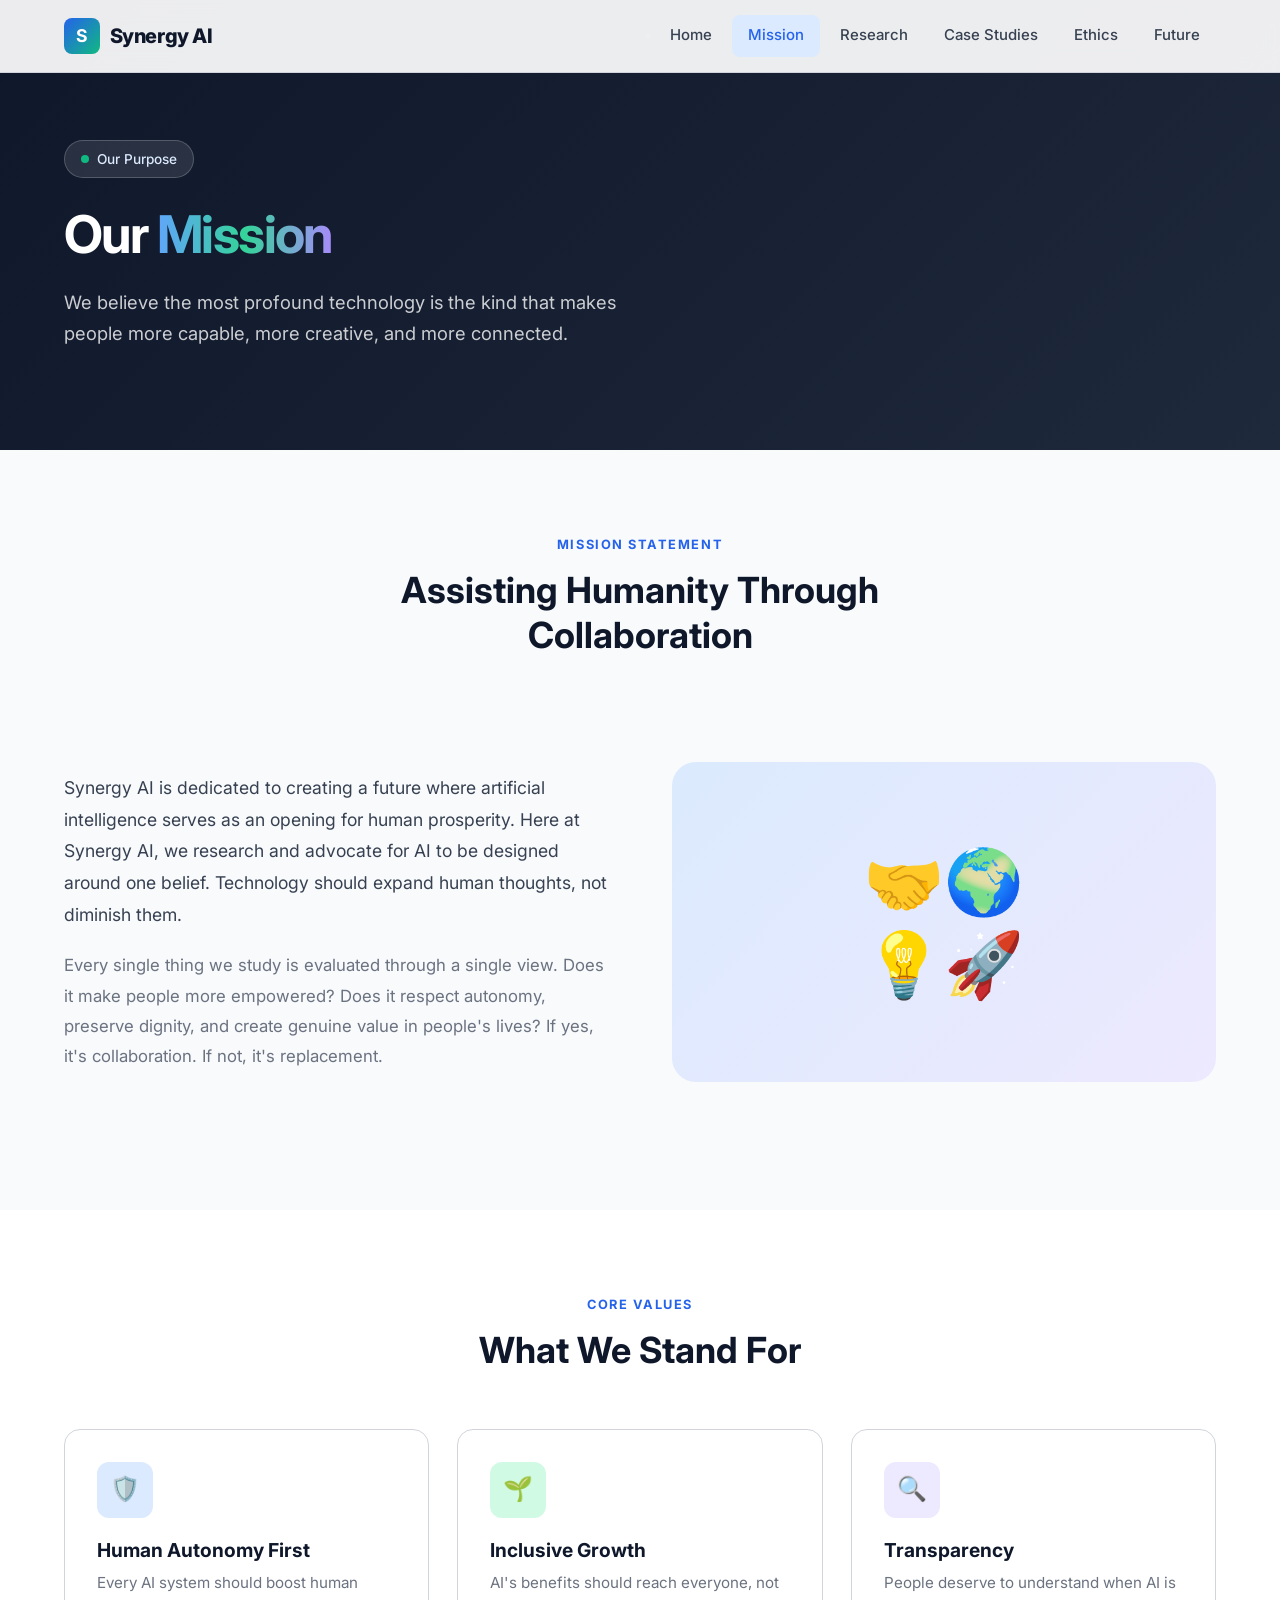
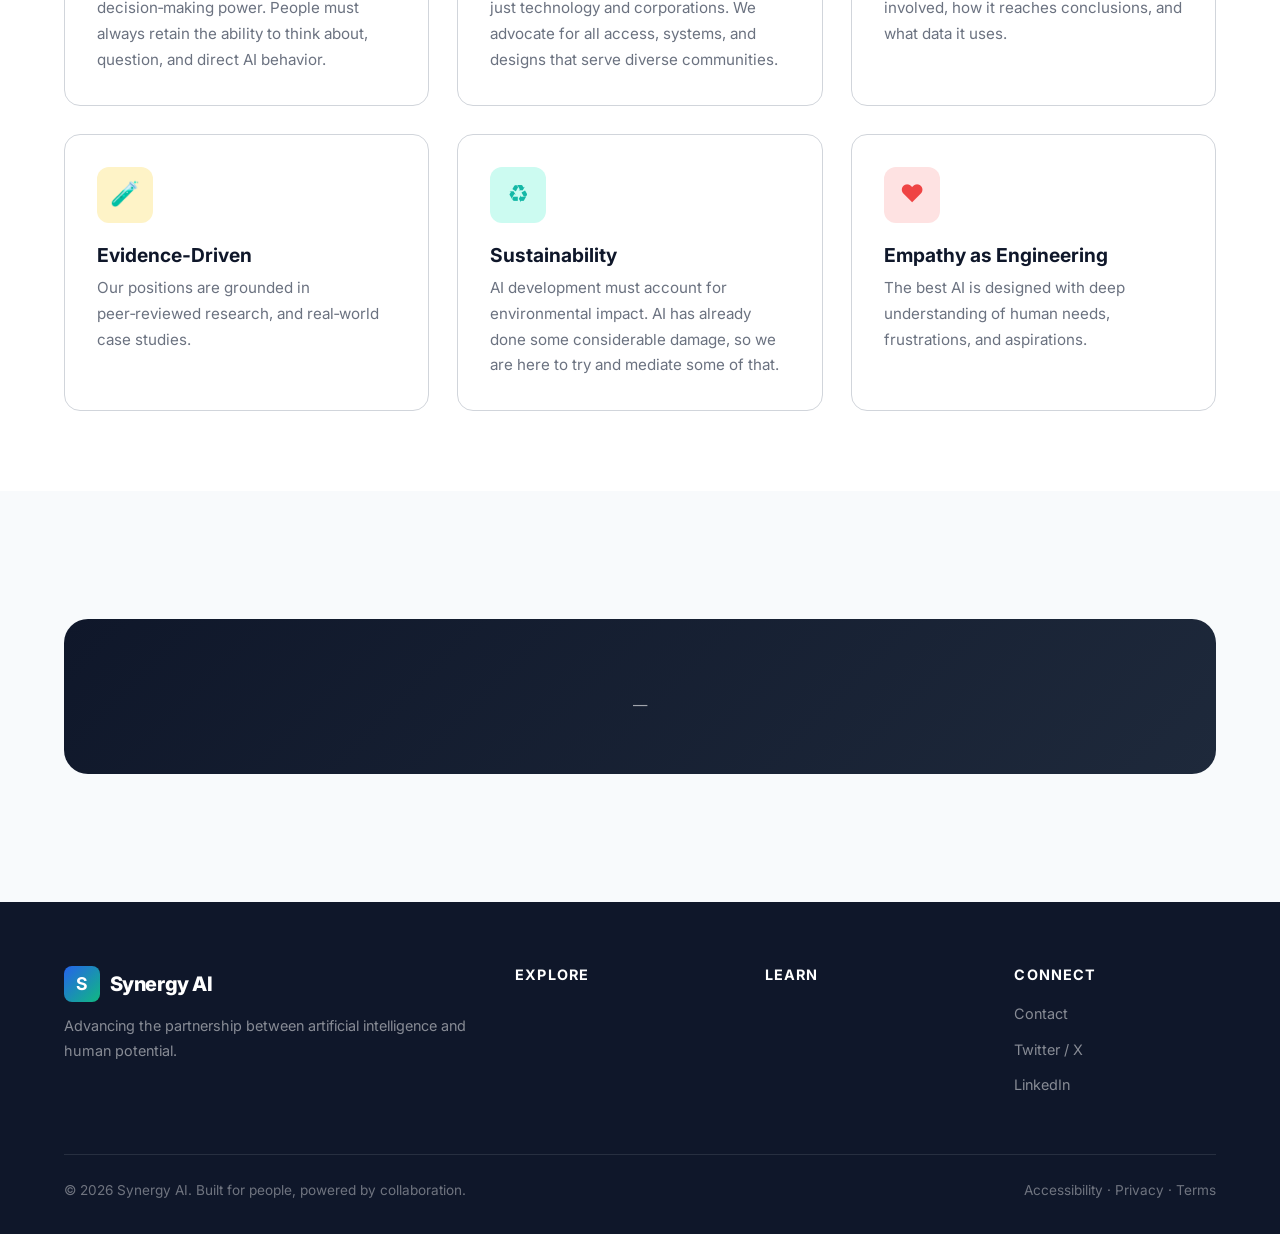
==== commit 02a3784d: "Update mission.html" ====
--- a/mission.html
+++ b/mission.html
@@ -70,7 +70,7 @@
 
             </p>
             <p style="font-size:1.05rem; color:var(--clr-gray-500); line-height:1.8; margin-top:1.25rem;">
-              Every single thing we study is evaluated through a single view — does it make people more empowered? Does it respect autonomy, preserve dignity, and create genuine value in people's lives? If yes, it's collaboration. If not, it's replacement.
+              Every single thing we study is evaluated through a single view. Does it make people more empowered? Does it respect autonomy, preserve dignity, and create genuine value in people's lives? If yes, it's collaboration. If not, it's replacement.
             </p>
           </div>
           <div class="feature-visual" aria-hidden="true">
@@ -99,12 +99,12 @@
           <article class="card reveal">
             <div class="card-icon green" aria-hidden="true">🌱</div>
             <h3>Inclusive Growth</h3>
-            <p>AI's benefits should reach everyone — not just technology and corporations. We advocate for all access, systems, and designs that serve diverse communities.</p>
+            <p>AI's benefits should reach everyone, not just technology and corporations. We advocate for all access, systems, and designs that serve diverse communities.</p>
           </article>
 
           <article class="card reveal">
             <div class="card-icon purple" aria-hidden="true">🔍</div>
-            <h3>Radical Transparency</h3>
+            <h3>Transparency</h3>
             <p>People deserve to understand when AI is involved, how it reaches conclusions, and what data it uses.</p>
           </article>
 
